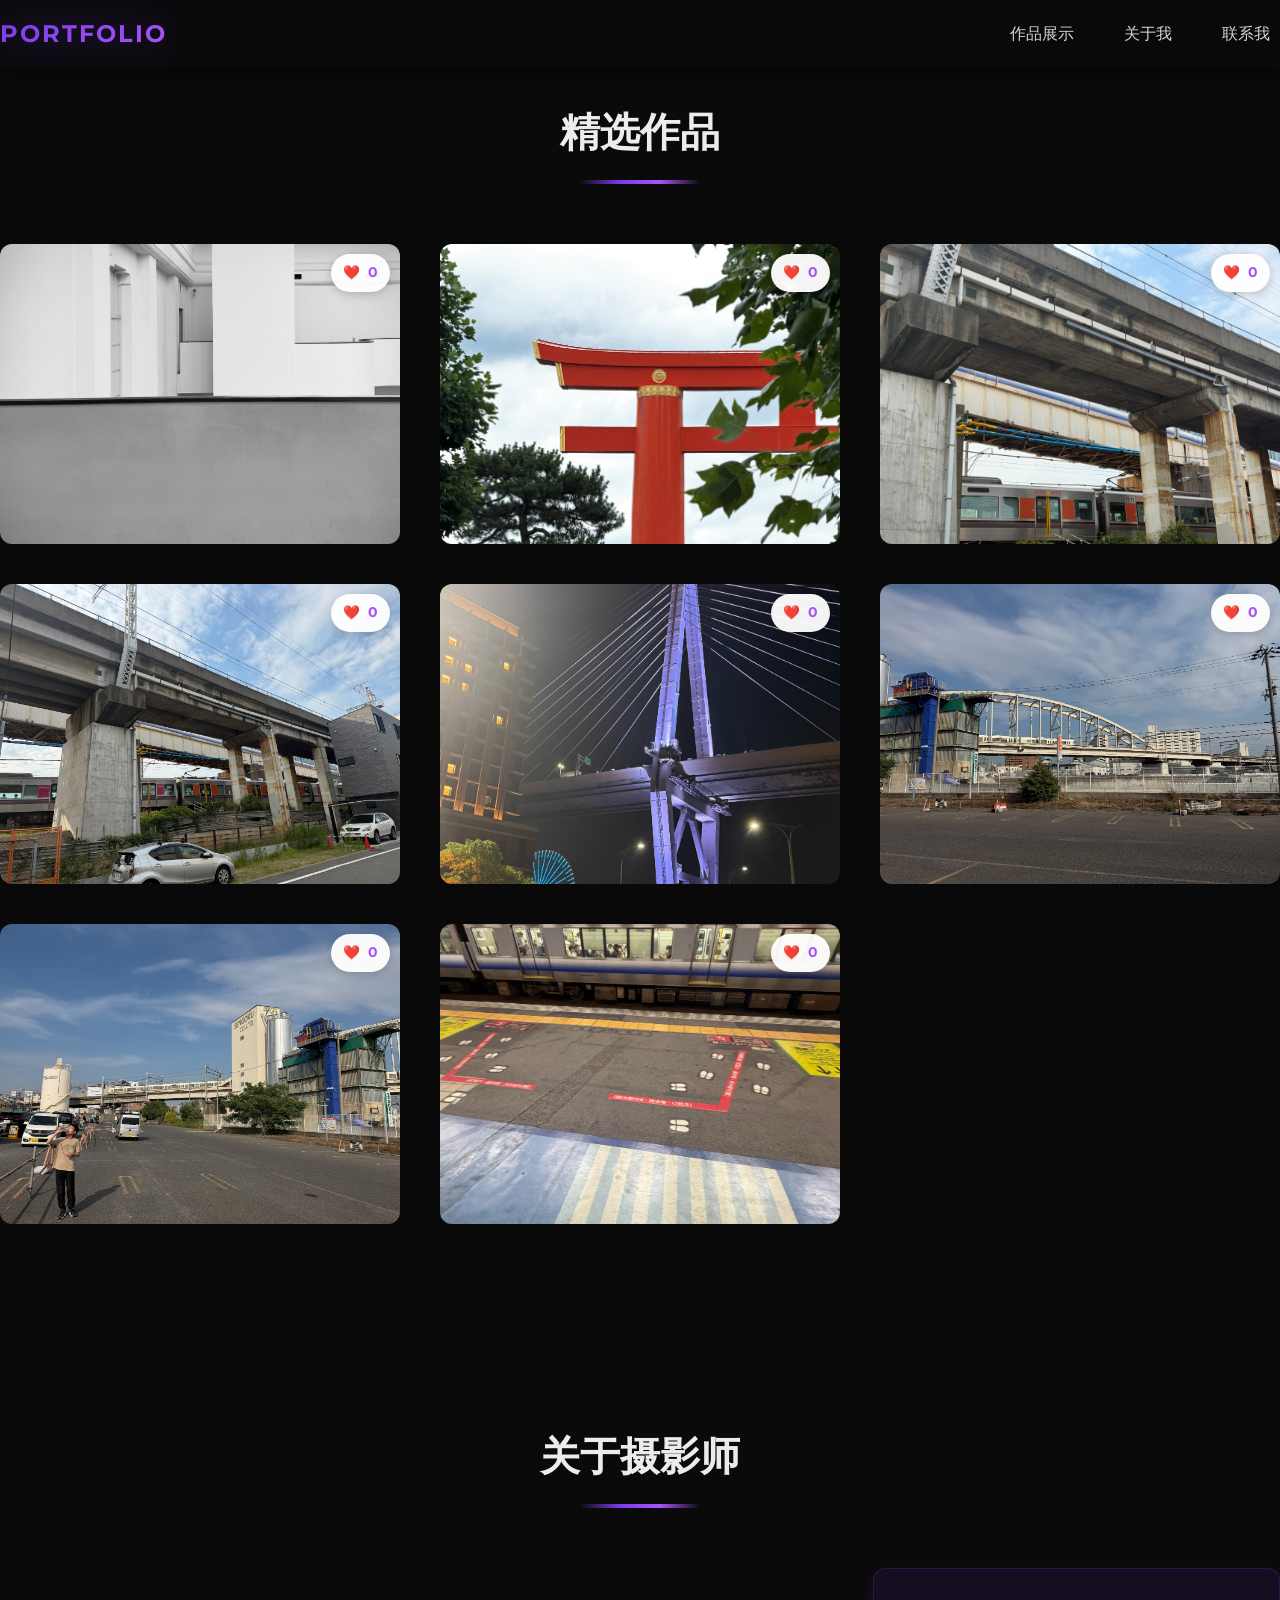
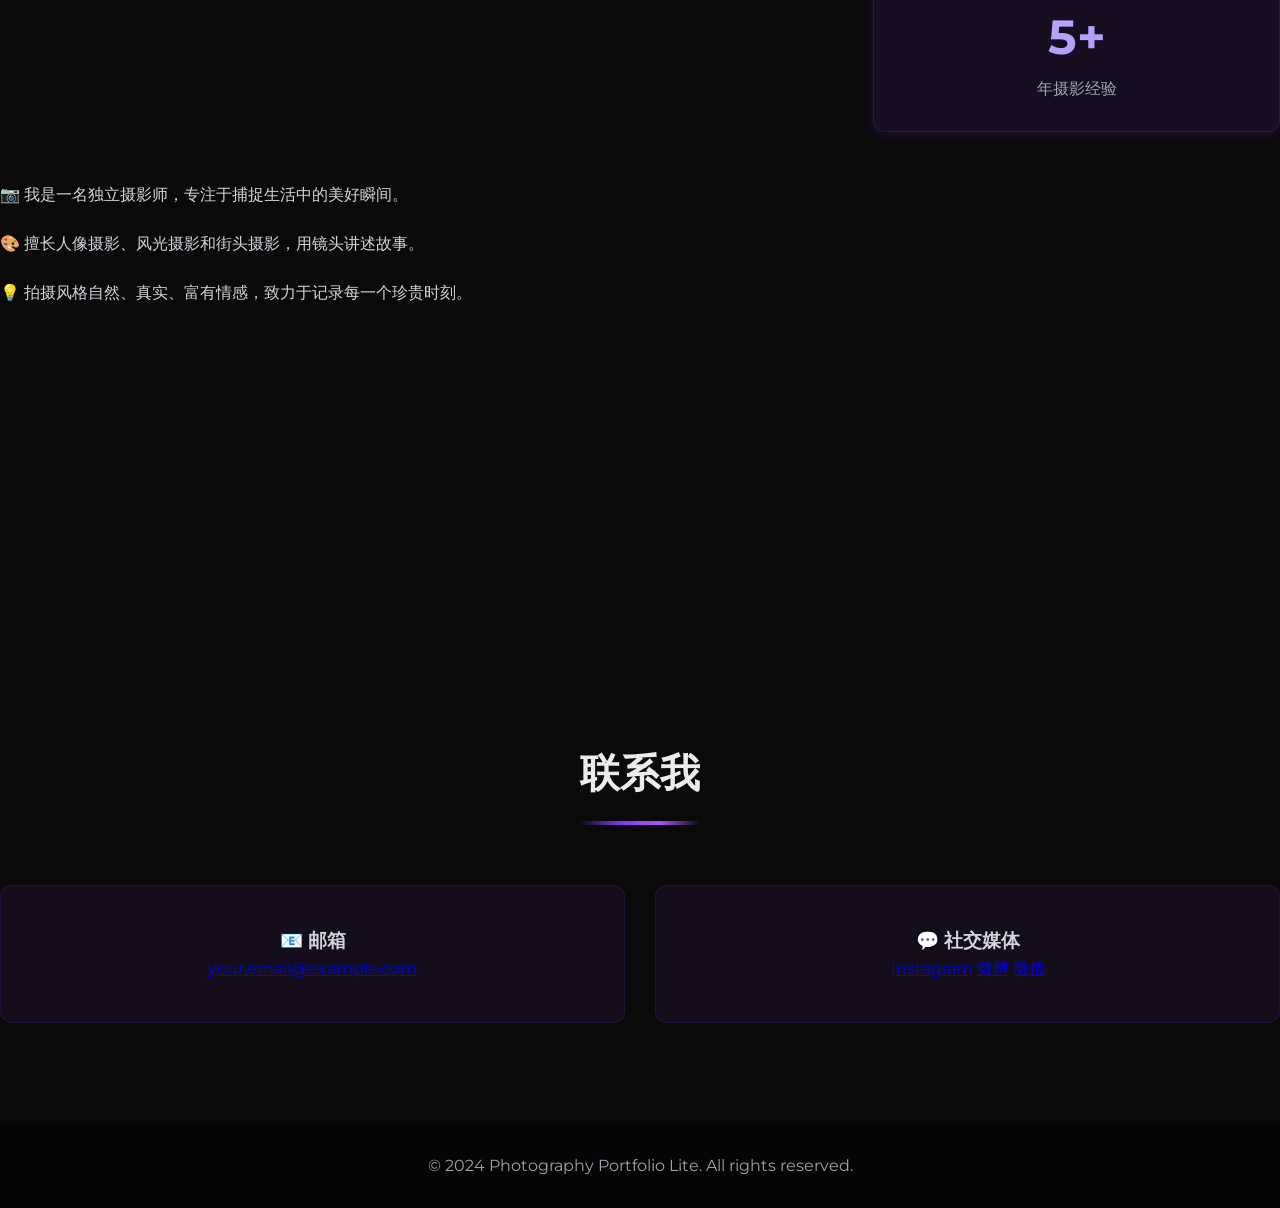
==== index-lite/index.html @ af56f154 "初始提交：Lite 版摄影网站 + 版本 A" ====
<!DOCTYPE html>
<html lang="zh-CN">
<head>
    <meta charset="UTF-8">
    <meta name="viewport" content="width=device-width, initial-scale=1.0">
    <title>摄影作品集 - Lite 版</title>
    <link rel="stylesheet" href="css/style_lite.css">
    <link href="https://fonts.googleapis.com/css2?family=Montserrat:wght@300;400;600;700&display=swap" rel="stylesheet">
</head>
<body>
    <!-- 导航栏 -->
    <nav class="navbar">
        <div class="container">
            <a href="#gallery" class="logo">PORTFOLIO</a>
            <ul class="nav-menu">
                <li><a href="#gallery">作品展示</a></li>
                <li><a href="#about">关于我</a></li>
                <li><a href="#contact">联系我</a></li>
            </ul>
        </div>
    </nav>

    <!-- 画廊 -->
    <section id="gallery" class="gallery-section">
        <div class="container">
            <h2 class="section-title">精选作品</h2>
            
            <!-- 作品网格 -->
            <div class="gallery-grid" id="galleryGrid"></div>

            <!-- Lightbox 模态框 -->
            <div class="lightbox" id="lightbox">
                <span class="lightbox-close">&times;</span>
                <img class="lightbox-img" src="" alt="">
                <div class="lightbox-caption"></div>
            </div>
        </div>
    </section>

    <!-- 关于我 -->
    <section id="about" class="about-section">
        <div class="container">
            <h2 class="section-title">关于摄影师</h2>
            <div class="about-content">
                <div class="about-text">
                    <p>📷 我是一名独立摄影师，专注于捕捉生活中的美好瞬间。</p>
                    <p>🎨 擅长人像摄影、风光摄影和街头摄影，用镜头讲述故事。</p>
                    <p>💡 拍摄风格自然、真实、富有情感，致力于记录每一个珍贵时刻。</p>
                </div>
                <div class="about-stats">
                    <div class="stat-item">
                        <span class="stat-number">5+</span>
                        <span class="stat-label">年摄影经验</span>
                    </div>
                    <div class="stat-item">
                        <span class="stat-number">1000+</span>
                        <span class="stat-label">作品拍摄</span>
                    </div>
                    <div class="stat-item">
                        <span class="stat-number">50+</span>
                        <span class="stat-label">品牌合作</span>
                    </div>
                </div>
            </div>
        </div>
    </section>

    <!-- 联系方式 -->
    <section id="contact" class="contact-section">
        <div class="container">
            <h2 class="section-title">联系我</h2>
            <div class="contact-content">
                <div class="contact-card">
                    <h3>📧 邮箱</h3>
                    <a href="mailto:your.email@example.com">your.email@example.com</a>
                </div>
                <div class="contact-card">
                    <h3>💬 社交媒体</h3>
                    <div class="social-links">
                        <a href="#" class="social-icon instagram">Instagram</a>
                        <a href="#" class="social-icon weibo">微博</a>
                        <a href="#" class="social-icon wechat">微信</a>
                    </div>
                </div>
            </div>
        </div>
    </section>

    <!-- 页脚 -->
    <footer class="footer">
        <p>&copy; 2024 Photography Portfolio Lite. All rights reserved.</p>
    </footer>

    <!-- JavaScript 引用 -->
    <script src="js/main_lite.js"></script>
</body>
</html>
---- index-lite/css/style_lite.css ----
/* ==================== 全局样式 - 统一深黑色背景 ==================== */
* {
    margin: 0;
    padding: 0;
    box-sizing: border-box;
}

body {
    font-family: 'Montserrat', -apple-system, BlinkMacSystemFont, 'Segoe UI', Roboto, sans-serif;
    line-height: 1.6;
    color: #d1d5db;
    background-color: #0a0a0a !important;
    overflow-x: hidden;
}

/* ==================== 导航栏 ==================== */
.navbar {
    position: fixed;
    top: 0;
    left: 0;
    right: 0;
    background-color: rgba(10, 10, 10, 0.95) !important;
    padding: 15px 0;
    box-shadow: 0 2px 30px rgba(0, 0, 0, 0.8);
    z-index: 100;
    backdrop-filter: blur(10px);
}
.navbar .container {
    display: flex;
    justify-content: space-between;
    align-items: center;
}
.logo {
    font-size: 1.5em;
    font-weight: 700;
    background: linear-gradient(135deg, #7c3aed 0%, #a855f7 100%);
    -webkit-background-clip: text;
    background-clip: text;
    color: transparent;
    letter-spacing: 2px;
    filter: drop-shadow(0 0 20px rgba(124, 58, 237, 0.6));
}
.nav-menu {
    display: flex;
    list-style: none;
    gap: 30px;
}
.nav-menu a {
    text-decoration: none;
    color: #d1d5db;
    font-weight: 500;
    transition: all 0.3s ease;
    padding: 5px 10px;
    border-radius: 5px;
    position: relative;
}
.nav-menu a:hover,
.nav-menu a.active {
    color: #c4b5fd;
    background: rgba(124, 58, 237, 0.2);
}

/* ==================== Section Title ==================== */
.section-title {
    text-align: center;
    font-size: 2.5em;
    margin-bottom: 60px;
    background: linear-gradient(135deg, #f4f4f5 0%, #e4e4e7 100%);
    -webkit-background-clip: text;
    background-clip: text;
    color: transparent;
    position: relative;
    padding-bottom: 20px;
    font-weight: 700;
}
.section-title::after {
    content: '';
    position: absolute;
    bottom: 0;
    left: 50%;
    transform: translateX(-50%);
    width: 120px;
    height: 4px;
    background: linear-gradient(90deg, transparent, #7c3aed, #a855f7, transparent);
    border-radius: 2px;
}

/* ==================== Gallery Section ==================== */
.gallery-section {
    padding: 100px 0;
    background-color: #0a0a0a !important;
}
.gallery-grid {
    display: grid;
    grid-template-columns: repeat(auto-fit, minmax(300px, 1fr));
    gap: 40px;
    margin-top: 50px;
}
/* 📐 Gallery Item 容器 */
.gallery-item {
    position: relative;
    width: 100%;
    aspect-ratio: 4/3;
    border-radius: 12px;
    box-shadow: 0 8px 20px rgba(0,0,0,0.1);
    overflow: hidden;
    cursor: pointer;
    transition: all 0.3s ease;
}
.gallery-item:hover {
    transform: translateY(-5px);
    box-shadow: 0 12px 30px rgba(0,0,0,0.15);
}
/* 📐 缩略图尺寸 */
.gallery-item img {
    width: 100%;
    height: 100%;
    object-fit: cover;
    display: block;
}
/* 📝 Photo Info 信息面板 */
.info-title, .info-category, .info-description {
    margin: 0;
}
.photo-info {
    position: absolute;
    bottom: 0;
    left: 0;
    right: 0;
    padding: 12px 15px;
    background: linear-gradient(to top, rgba(0,0,0,0.9) 0%, rgba(0,0,0,0.7) 60%, transparent 100%);
    border-radius: 0 0 12px 12px;
    opacity: 0;
    transform: translateY(10px);
    transition: all 0.3s ease;
    pointer-events: none;
}
/* 🖱️ 悬停时显示信息面板 */
.gallery-item:hover .photo-info {
    opacity: 1;
    transform: translateY(0);
    pointer-events: auto;
}
.info-title {
    font-size: 1.1em;
    color: #ffffff;
    font-weight: 600;
    margin-bottom: 5px;
}
.info-category {
    font-size: 0.75em;
    color: #c4b5fd;
    text-transform: uppercase;
    letter-spacing: 1px;
    margin-bottom: 3px;
}
.info-description {
    font-size: 0.9em;
    color: #d1d5db;
    line-height: 1.4;
}

/* ✅ Lightbox 模态框样式 */
.lightbox {
    position: fixed;
    top: 0;
    left: 0;
    width: 100%;
    height: 100%;
    background-color: rgba(0, 0, 0, 0.95);
    display: flex;
    align-items: center;
    justify-content: center;
    z-index: 1000;
    opacity: 0;
    visibility: hidden;
    transition: all 0.3s ease;
}
.lightbox.show {
    opacity: 1;
    visibility: visible;
}
.lightbox-img {
    max-width: 90%;
    max-height: 90%;
    object-fit: contain;
    border-radius: 4px;
    box-shadow: 0 8px 32px rgba(0, 0, 0, 0.5);
}
.lightbox-caption {
    position: absolute;
    bottom: 30px;
    left: 50%;
    transform: translateX(-50%);
    color: #fff;
    font-size: 1.2em;
    text-align: center;
    max-width: 80%;
    background: rgba(0, 0, 0, 0.7);
    padding: 10px 20px;
    border-radius: 8px;
}
.lightbox-close {
    position: absolute;
    top: 20px;
    right: 30px;
    color: #fff;
    font-size: 2em;
    font-weight: bold;
    cursor: pointer;
    transition: all 0.3s ease;
    z-index: 1001;
}
.lightbox-close:hover {
    color: #c4b5fd;
    transform: scale(1.1);
}

/* ✅ 点赞功能 */
.like-container {
    position: absolute;
    top: 10px;
    right: 10px;
    z-index: 10;
}
.like-btn {
    display: flex;
    align-items: center;
    gap: 8px;
    background: rgba(255, 255, 255, 0.95);
    padding: 8px 12px;
    border-radius: 20px;
    font-size: 0.85em;
    font-weight: 600;
    box-shadow: 0 2px 10px rgba(0,0,0,0.2);
    transition: all 0.3s ease;
}
.like-btn:hover {
    transform: scale(1.05);
}
.like-count {
    font-family: 'Montserrat', monospace;
    font-weight: 700;
    color: #a855f7;
}

/* ==================== About Section ==================== */
.about-section {
    padding: 100px 0;
    background-color: #0a0a0a !important;
    position: relative;
}
.about-content {
    display: grid;
    grid-template-columns: 2fr 1fr;
    gap: 60px;
    align-items: center;
}
.about-text p {
    margin-bottom: 20px;
    line-height: 1.8;
    color: #d1d5db;
}
.about-stats {
    display: flex;
    flex-direction: column;
    gap: 40px;
}
.stat-item {
    background: rgba(124, 58, 237, 0.1);
    padding: 30px;
    border-radius: 12px;
    text-align: center;
    border: 1px solid rgba(124, 58, 237, 0.2);
    box-shadow: 0 4px 15px rgba(124, 58, 237, 0.15);
}
.stat-number {
    display: block;
    font-size: 3em;
    font-weight: 700;
    background: linear-gradient(135deg, #c4b5fd 0%, #a78bfa 100%);
    -webkit-background-clip: text;
    background-clip: text;
    color: transparent;
}
.stat-label {
    color: #9ca3af;
    margin-top: 10px;
    font-weight: 500;
}

/* ==================== Contact Section ==================== */
.contact-section {
    padding: 100px 0;
    background-color: #0a0a0a !important;
    position: relative;
}
.contact-content {
    display: grid;
    grid-template-columns: repeat(auto-fit, minmax(250px, 1fr));
    gap: 30px;
    margin-top: 50px;
}
.contact-card {
    background: rgba(124, 58, 237, 0.08);
    padding: 40px 30px;
    border-radius: 12px;
    text-align: center;
    transition: all 0.3s ease;
    border: 1px solid rgba(124, 58, 237, 0.15);
}
.contact-card:hover {
    transform: translateY(-5px);
    box-shadow: 0 8px 25px rgba(124, 58, 237, 0.3);
    background: rgba(124, 58, 237, 0.12);
}

/* ==================== Footer ==================== */
.footer {
    background-color: #050505 !important;
    color: #9ca3af;
    text-align: center;
    padding: 30px;
}

/* ==================== 点赞动画效果 ==================== */
.like-btn.like-active {
    transform: scale(1.2);
}

/* ==================== 响应式设计 ==================== */
@media (max-width: 768px) {
    .lightbox-img {
        max-width: 95%;
        max-height: 85%;
    }
}
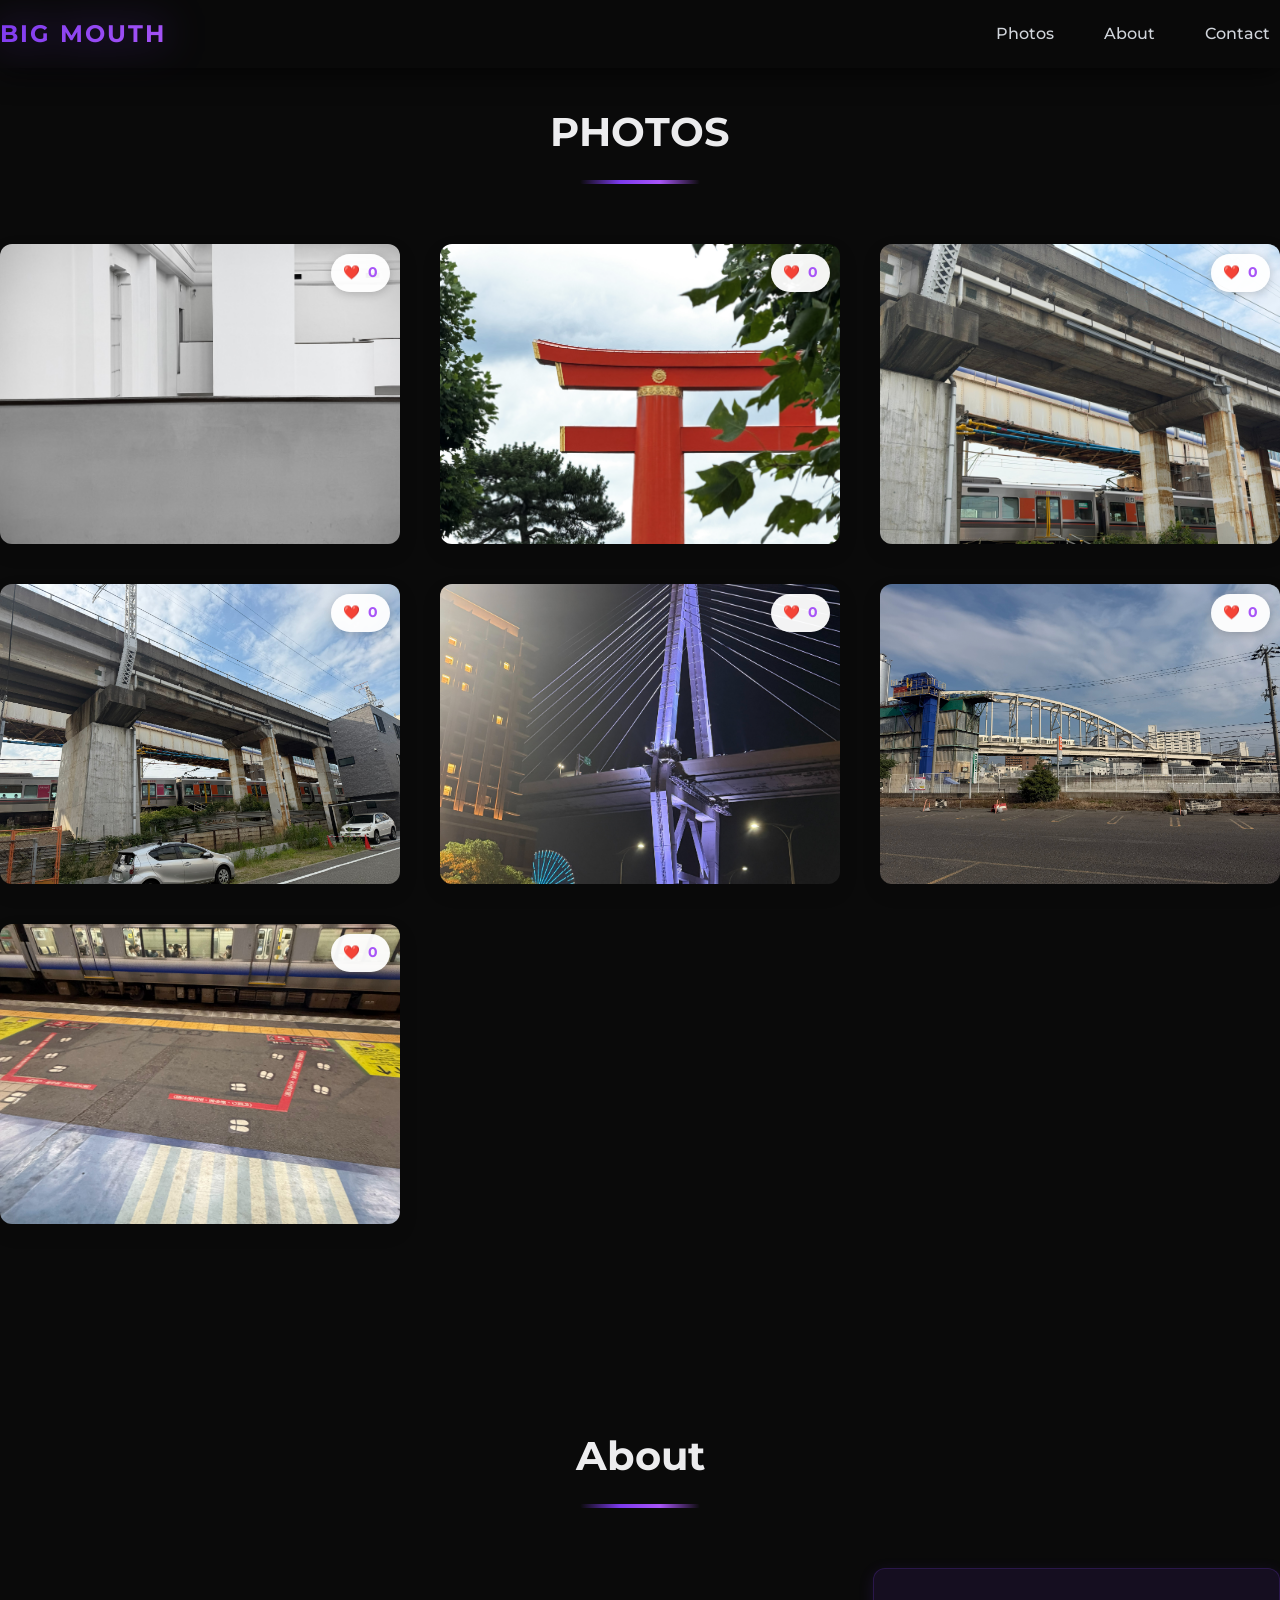
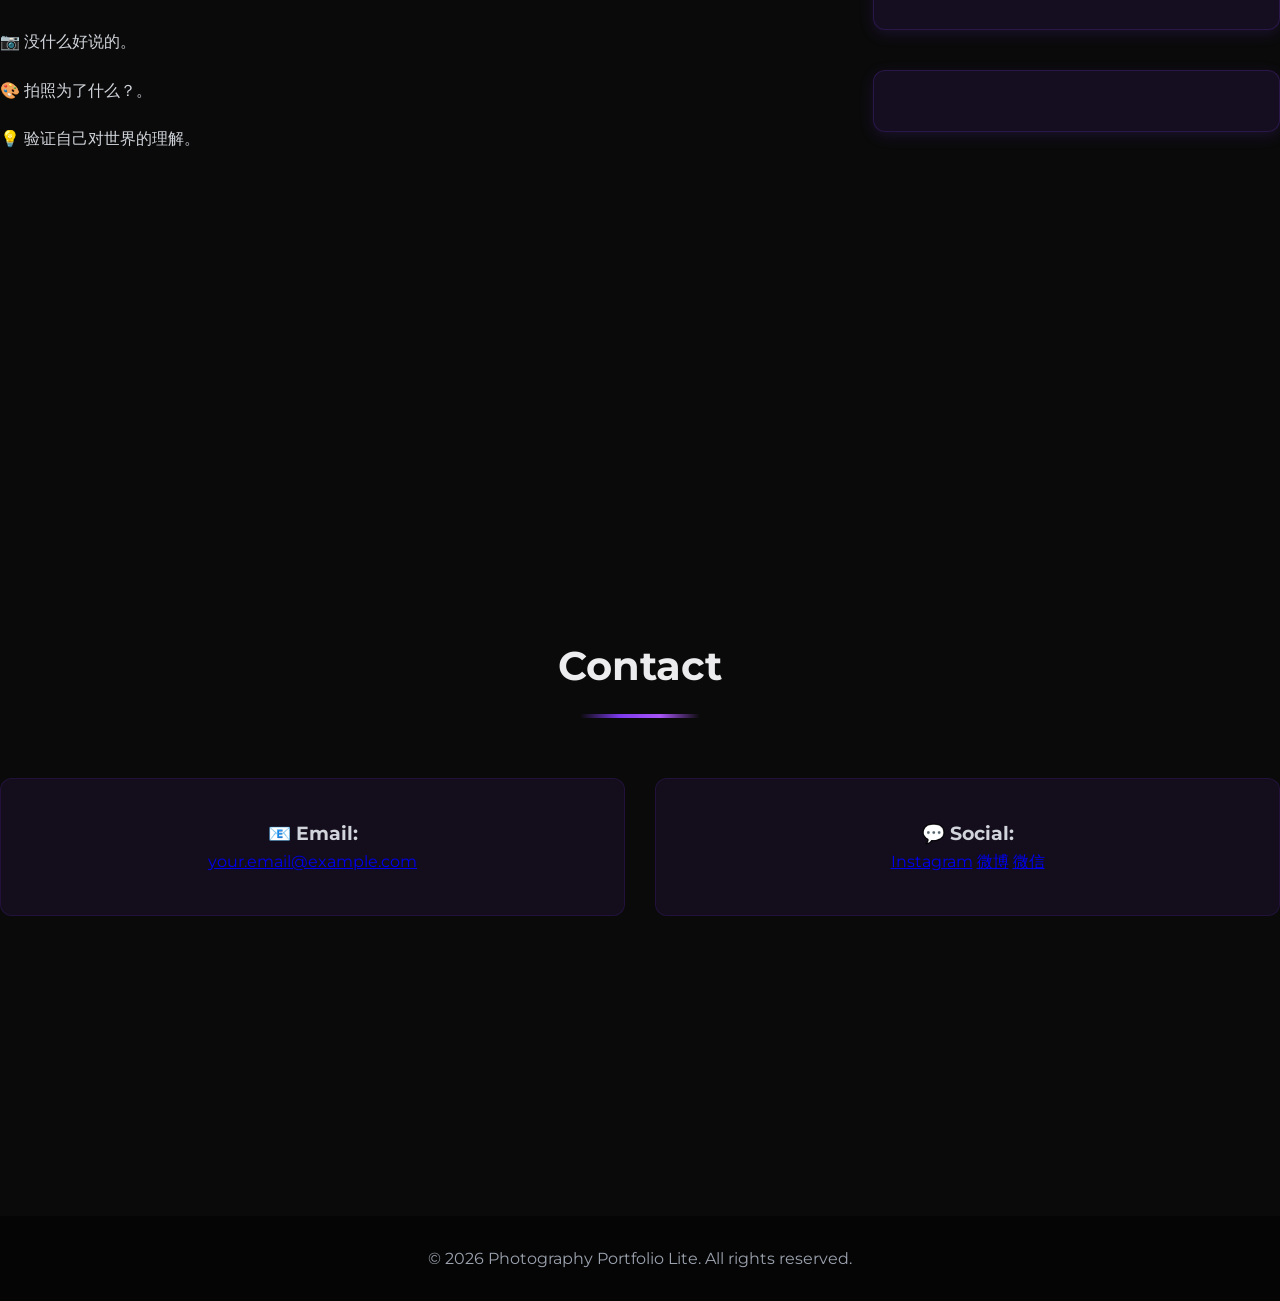
==== commit f8c1dd00: "更新主页内容" ====
--- a/index-lite/index.html
+++ b/index-lite/index.html
@@ -11,11 +11,11 @@
     <!-- 导航栏 -->
     <nav class="navbar">
         <div class="container">
-            <a href="#gallery" class="logo">PORTFOLIO</a>
+            <a href="#gallery" class="logo">BIG MOUTH</a>
             <ul class="nav-menu">
-                <li><a href="#gallery">作品展示</a></li>
-                <li><a href="#about">关于我</a></li>
-                <li><a href="#contact">联系我</a></li>
+                <li><a href="#gallery">Photos</a></li>
+                <li><a href="#about">About</a></li>
+                <li><a href="#contact">Contact</a></li>
             </ul>
         </div>
     </nav>
@@ -23,7 +23,7 @@
     <!-- 画廊 -->
     <section id="gallery" class="gallery-section">
         <div class="container">
-            <h2 class="section-title">精选作品</h2>
+            <h2 class="section-title">PHOTOS</h2>
             
             <!-- 作品网格 -->
             <div class="gallery-grid" id="galleryGrid"></div>
@@ -40,25 +40,25 @@
     <!-- 关于我 -->
     <section id="about" class="about-section">
         <div class="container">
-            <h2 class="section-title">关于摄影师</h2>
+            <h2 class="section-title">About</h2>
             <div class="about-content">
                 <div class="about-text">
-                    <p>📷 我是一名独立摄影师，专注于捕捉生活中的美好瞬间。</p>
-                    <p>🎨 擅长人像摄影、风光摄影和街头摄影，用镜头讲述故事。</p>
-                    <p>💡 拍摄风格自然、真实、富有情感，致力于记录每一个珍贵时刻。</p>
+                    <p>📷 没什么好说的。</p>
+                    <p>🎨 拍照为了什么？。</p>
+                    <p>💡 验证自己对世界的理解。</p>
                 </div>
                 <div class="about-stats">
                     <div class="stat-item">
-                        <span class="stat-number">5+</span>
-                        <span class="stat-label">年摄影经验</span>
+                        <span class="stat-number"></span>
+                        <span class="stat-label"></span>
                     </div>
                     <div class="stat-item">
-                        <span class="stat-number">1000+</span>
-                        <span class="stat-label">作品拍摄</span>
+                        <span class="stat-number"></span>
+                        <span class="stat-label"></span>
                     </div>
                     <div class="stat-item">
-                        <span class="stat-number">50+</span>
-                        <span class="stat-label">品牌合作</span>
+                        <span class="stat-number"></span>
+                        <span class="stat-label"></span>
                     </div>
                 </div>
             </div>
@@ -68,14 +68,14 @@
     <!-- 联系方式 -->
     <section id="contact" class="contact-section">
         <div class="container">
-            <h2 class="section-title">联系我</h2>
+            <h2 class="section-title">Contact</h2>
             <div class="contact-content">
                 <div class="contact-card">
-                    <h3>📧 邮箱</h3>
+                    <h3>📧 Email:</h3>
                     <a href="mailto:your.email@example.com">your.email@example.com</a>
                 </div>
                 <div class="contact-card">
-                    <h3>💬 社交媒体</h3>
+                    <h3>💬 Social:</h3>
                     <div class="social-links">
                         <a href="#" class="social-icon instagram">Instagram</a>
                         <a href="#" class="social-icon weibo">微博</a>
@@ -88,7 +88,7 @@
 
     <!-- 页脚 -->
     <footer class="footer">
-        <p>&copy; 2024 Photography Portfolio Lite. All rights reserved.</p>
+        <p>&copy; 2026 Photography Portfolio Lite. All rights reserved.</p>
     </footer>
 
     <!-- JavaScript 引用 -->
--- a/index-lite/css/style_lite.css
+++ b/index-lite/css/style_lite.css
@@ -291,7 +291,7 @@
 
 /* ==================== Contact Section ==================== */
 .contact-section {
-    padding: 100px 0;
+    padding: 300px 0;
     background-color: #0a0a0a !important;
     position: relative;
 }
